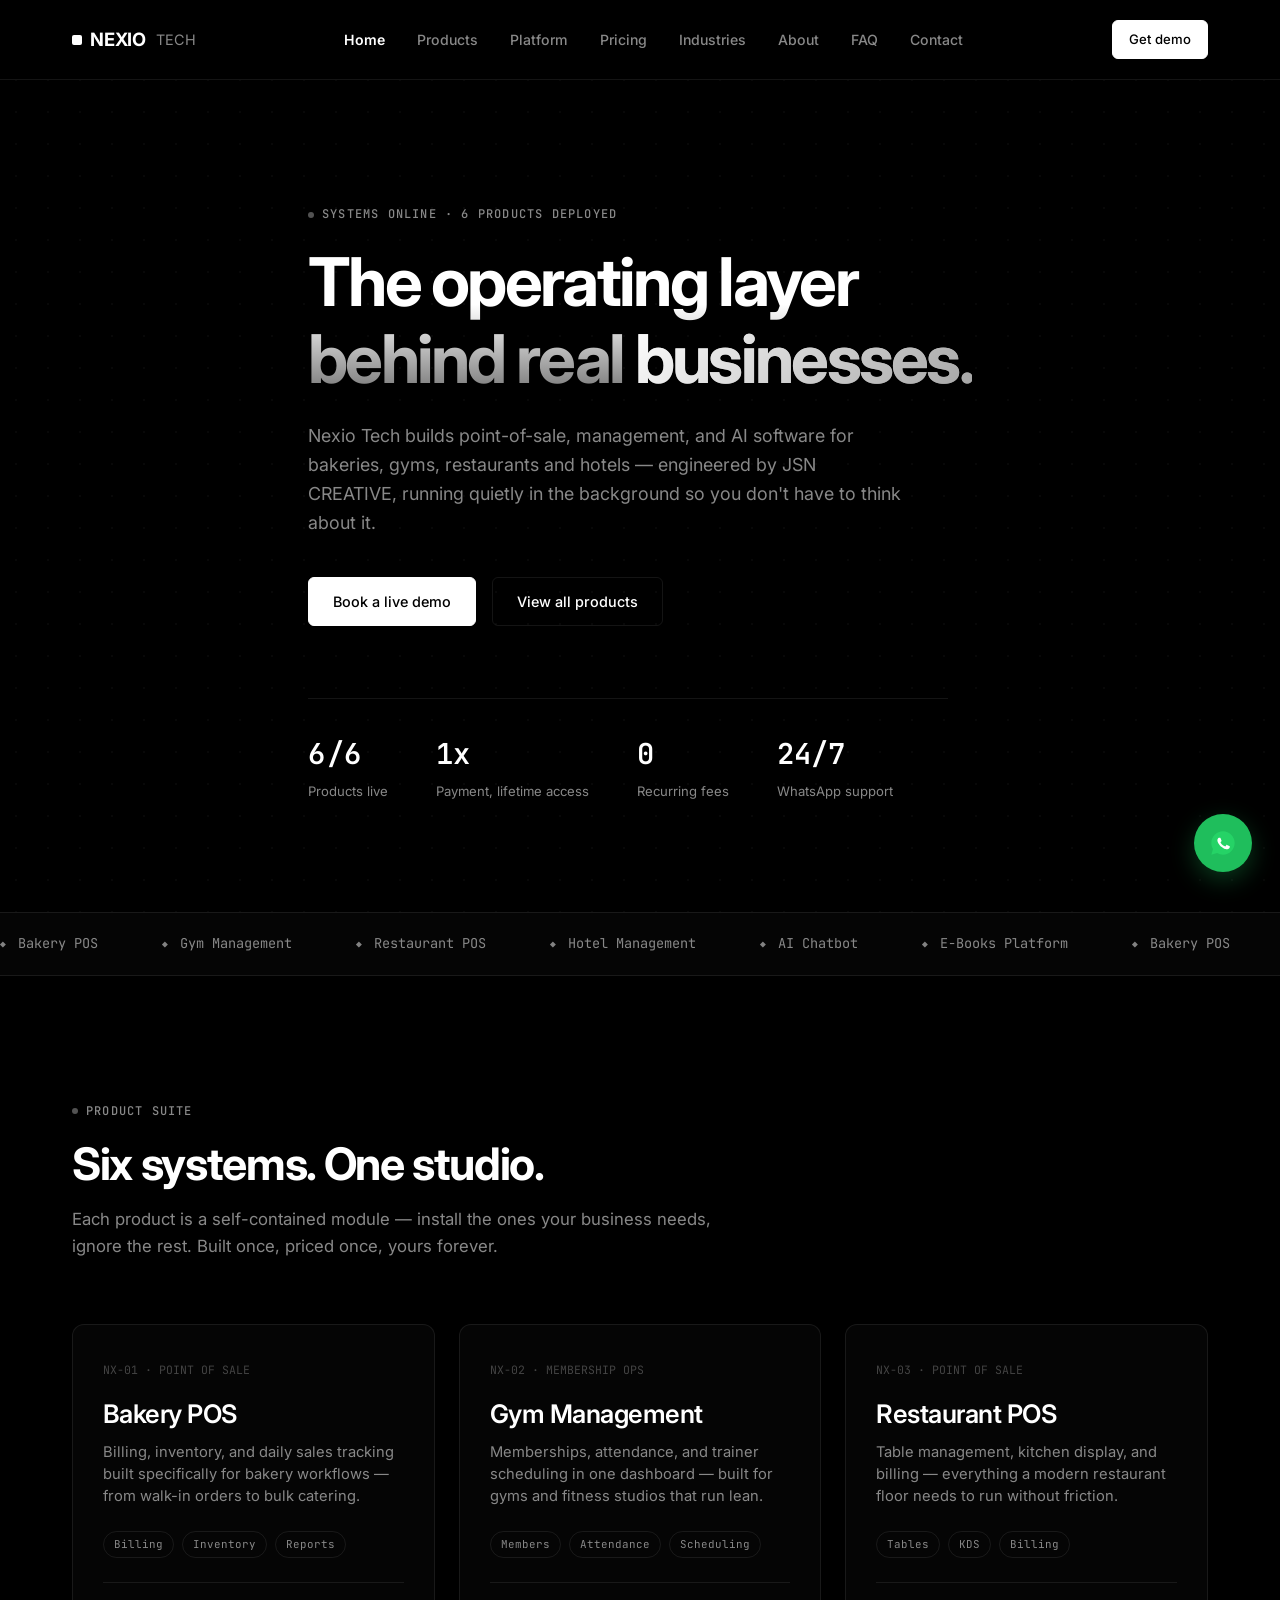
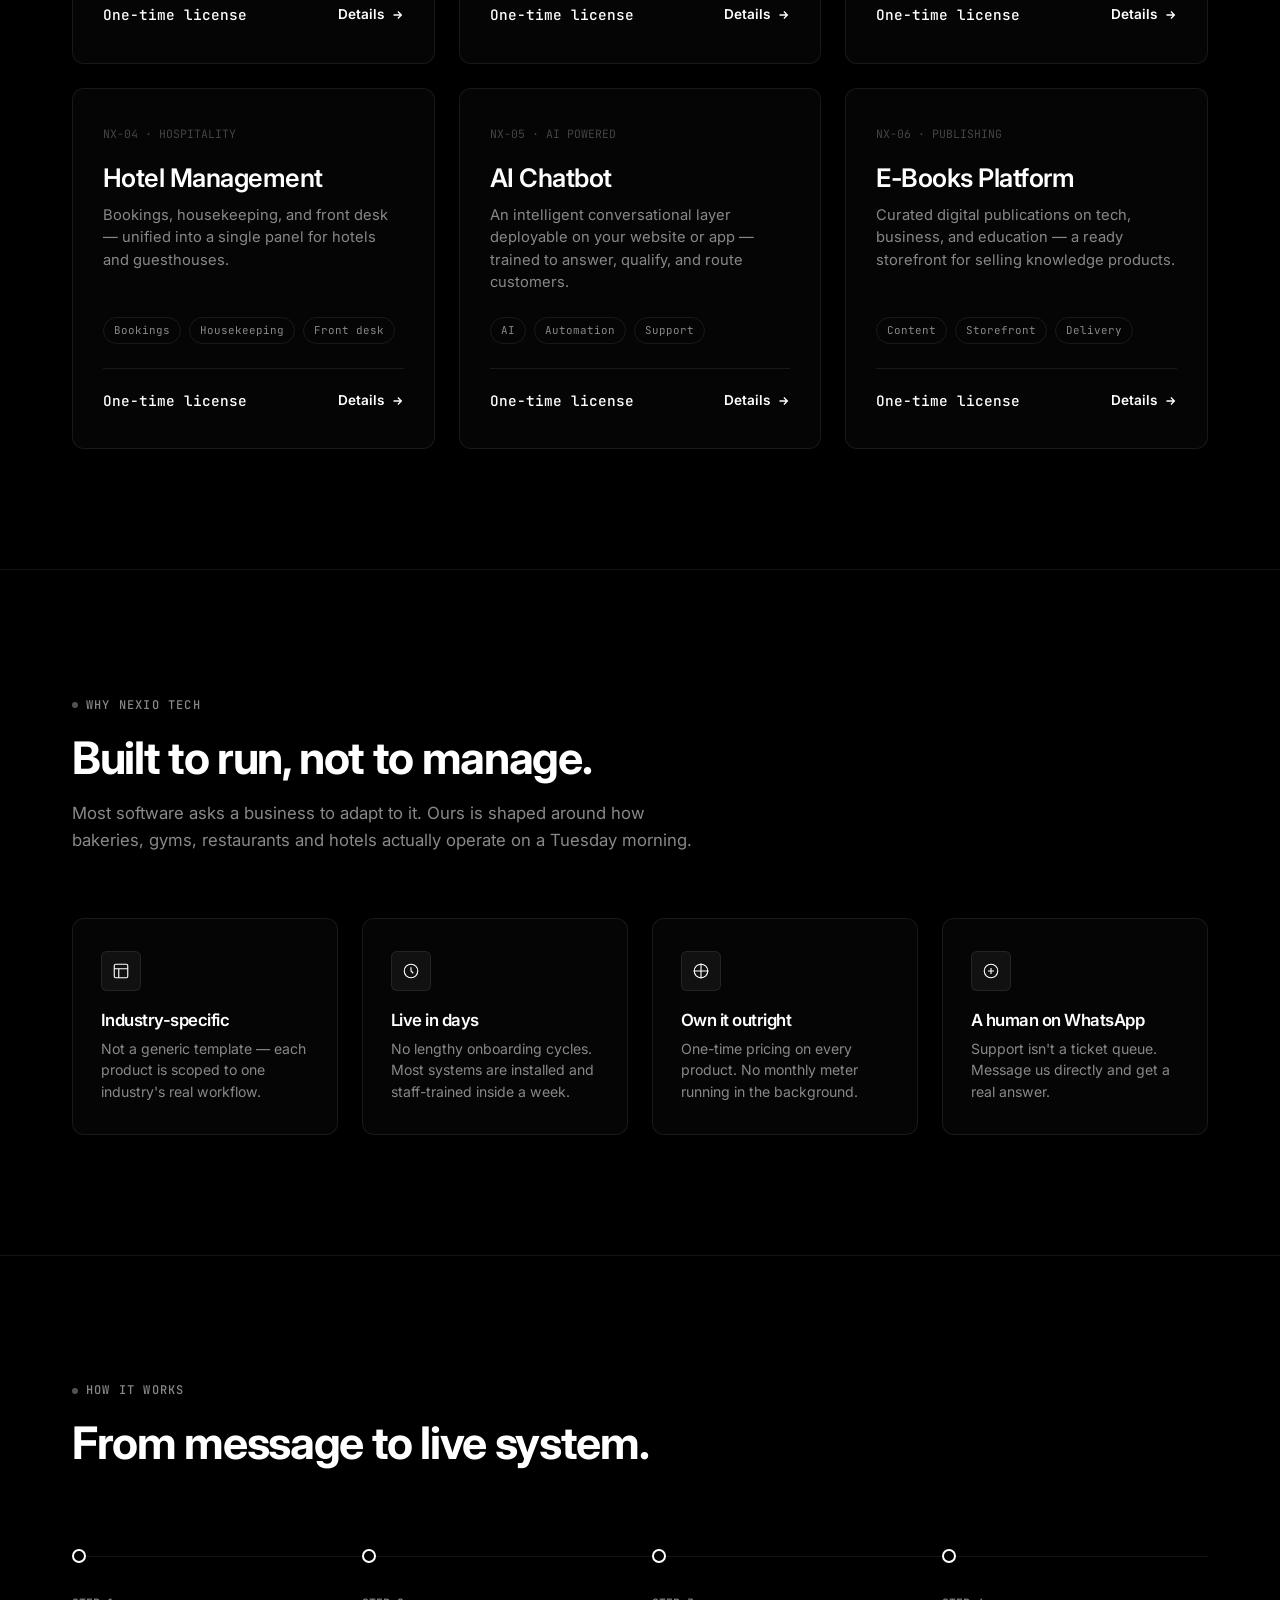
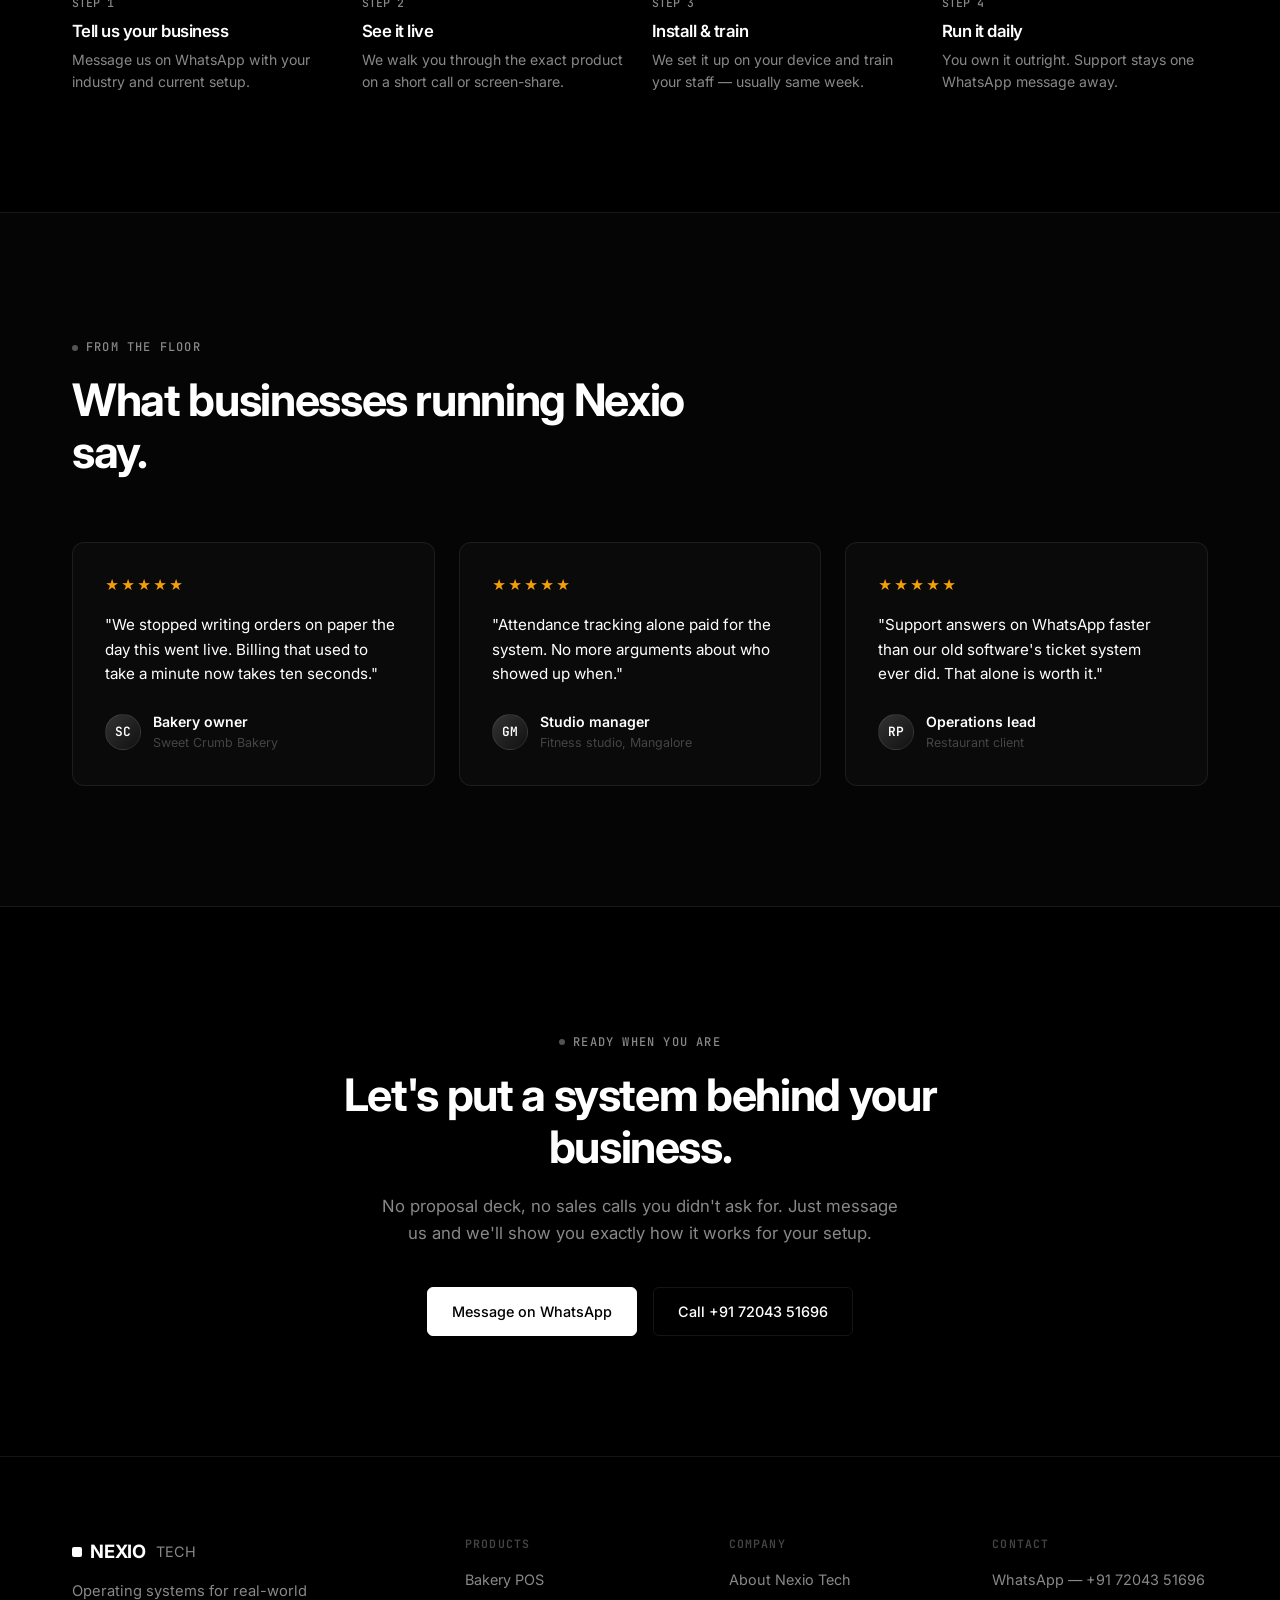
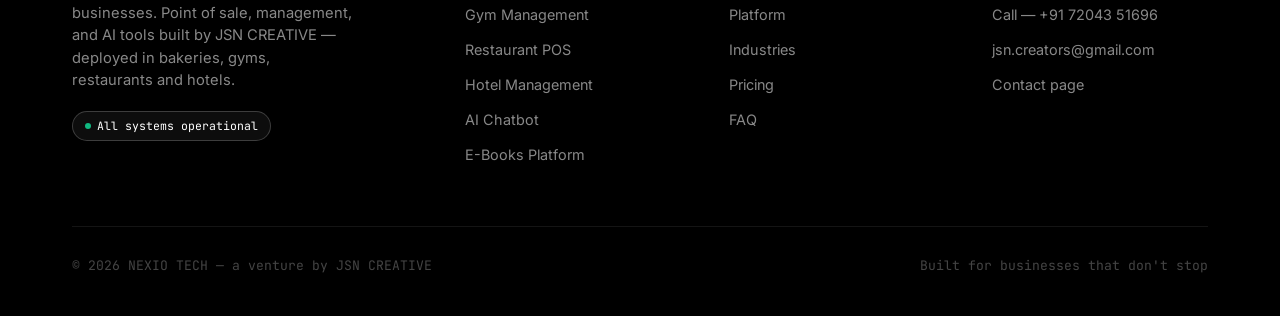
==== index.html @ becd9163 "first commit" ====
<!DOCTYPE html>
<html lang="en">
<head>
<meta charset="UTF-8">
<meta name="viewport" content="width=device-width, initial-scale=1.0">
<title>Nexio Tech — Operating Systems for Real Businesses</title>
<meta name="description" content="Nexio Tech builds POS, management, and AI software for bakeries, gyms, restaurants and hotels. One-time pricing, lifetime access, built by JSN CREATIVE.">
<link rel="stylesheet" href="css/core.css">
  <link rel="stylesheet" href="css/home.css">
</head>
<body>
<nav class="nav">
  <div class="nav-inner">
    <a href="index.html" class="nav-logo">
      <span class="node"></span>NEXIO<span class="sub">TECH</span>
    </a>
    <ul class="nav-links">
      <li><a href="index.html" class="active">Home</a></li>
      <li><a href="products.html">Products</a></li>
      <li><a href="platform.html">Platform</a></li>
      <li><a href="pricing.html">Pricing</a></li>
      <li><a href="industries.html">Industries</a></li>
      <li><a href="about.html">About</a></li>
      <li><a href="faq.html">FAQ</a></li>
      <li><a href="contact.html">Contact</a></li>
    </ul>
    <div class="nav-cta">
      <a href="contact.html" class="btn btn-primary btn-sm">Get demo</a>
      <button class="nav-toggle" aria-label="Menu"><span></span><span></span><span></span></button>
    </div>
  </div>
</nav>

<section class="hero">
  <canvas id="hero-canvas" class="hero-canvas"></canvas>
  <div class="wrap hero-inner">
    <div class="eyebrow">Systems online · 6 products deployed</div>
    <h1>The operating layer<br>behind real <span class="accent">businesses.</span></h1>
    <p class="hero-sub">Nexio Tech builds point-of-sale, management, and AI software for bakeries, gyms, restaurants and hotels — engineered by JSN CREATIVE, running quietly in the background so you don't have to think about it.</p>
    <div class="hero-actions">
      <a href="https://wa.me/917204351696?text=Hi%20Nexio%20Tech%2C%20I%20want%20a%20demo%20of%20your%20products." target="_blank" rel="noopener" class="btn btn-primary">Book a live demo</a>
      <a href="products.html" class="btn btn-ghost">View all products</a>
    </div>
    <div class="hero-stats">
      <div class="hero-stat"><div class="num"><span>6</span>/6</div><div class="label">Products live</div></div>
      <div class="hero-stat"><div class="num">1x</div><div class="label">Payment, lifetime access</div></div>
      <div class="hero-stat"><div class="num">0</div><div class="label">Recurring fees</div></div>
      <div class="hero-stat"><div class="num">24/7</div><div class="label">WhatsApp support</div></div>
    </div>
  </div>
</section>

<div class="marquee-strip">
  <div class="marquee-track">
    <span>Bakery POS</span><span>Gym Management</span><span>Restaurant POS</span><span>Hotel Management</span><span>AI Chatbot</span><span>E-Books Platform</span>
    <span>Bakery POS</span><span>Gym Management</span><span>Restaurant POS</span><span>Hotel Management</span><span>AI Chatbot</span><span>E-Books Platform</span>
  </div>
</div>

<section class="section" id="products">
  <div class="wrap">
    <div class="section-head reveal">
      <div class="eyebrow">Product suite</div>
      <h2>Six systems. One studio.</h2>
      <p>Each product is a self-contained module — install the ones your business needs, ignore the rest. Built once, priced once, yours forever.</p>
    </div>
    <div class="grid module-grid">

      <div class="panel module-card reveal">
        <div class="module-id">NX-01 · POINT OF SALE</div>
        <h3>Bakery POS</h3>
        <p>Billing, inventory, and daily sales tracking built specifically for bakery workflows — from walk-in orders to bulk catering.</p>
        <div class="module-tags"><span class="tag">Billing</span><span class="tag">Inventory</span><span class="tag">Reports</span></div>
        <div class="module-foot">
          <span class="module-price">One-time license</span>
          <a href="products.html#bakery" class="module-link">Details <svg viewBox="0 0 16 16" fill="none" stroke="currentColor" stroke-width="1.5"><path d="M4 8h8M9 4l4 4-4 4"/></svg></a>
        </div>
      </div>

      <div class="panel module-card reveal">
        <div class="module-id">NX-02 · MEMBERSHIP OPS</div>
        <h3>Gym Management</h3>
        <p>Memberships, attendance, and trainer scheduling in one dashboard — built for gyms and fitness studios that run lean.</p>
        <div class="module-tags"><span class="tag">Members</span><span class="tag">Attendance</span><span class="tag">Scheduling</span></div>
        <div class="module-foot">
          <span class="module-price">One-time license</span>
          <a href="products.html#gym" class="module-link">Details <svg viewBox="0 0 16 16" fill="none" stroke="currentColor" stroke-width="1.5"><path d="M4 8h8M9 4l4 4-4 4"/></svg></a>
        </div>
      </div>

      <div class="panel module-card reveal">
        <div class="module-id">NX-03 · POINT OF SALE</div>
        <h3>Restaurant POS</h3>
        <p>Table management, kitchen display, and billing — everything a modern restaurant floor needs to run without friction.</p>
        <div class="module-tags"><span class="tag">Tables</span><span class="tag">KDS</span><span class="tag">Billing</span></div>
        <div class="module-foot">
          <span class="module-price">One-time license</span>
          <a href="products.html#restaurant" class="module-link">Details <svg viewBox="0 0 16 16" fill="none" stroke="currentColor" stroke-width="1.5"><path d="M4 8h8M9 4l4 4-4 4"/></svg></a>
        </div>
      </div>

      <div class="panel module-card reveal">
        <div class="module-id">NX-04 · HOSPITALITY</div>
        <h3>Hotel Management</h3>
        <p>Bookings, housekeeping, and front desk — unified into a single panel for hotels and guesthouses.</p>
        <div class="module-tags"><span class="tag">Bookings</span><span class="tag">Housekeeping</span><span class="tag">Front desk</span></div>
        <div class="module-foot">
          <span class="module-price">One-time license</span>
          <a href="products.html#hotel" class="module-link">Details <svg viewBox="0 0 16 16" fill="none" stroke="currentColor" stroke-width="1.5"><path d="M4 8h8M9 4l4 4-4 4"/></svg></a>
        </div>
      </div>

      <div class="panel module-card reveal">
        <div class="module-id">NX-05 · AI POWERED</div>
        <h3>AI Chatbot</h3>
        <p>An intelligent conversational layer deployable on your website or app — trained to answer, qualify, and route customers.</p>
        <div class="module-tags"><span class="tag">AI</span><span class="tag">Automation</span><span class="tag">Support</span></div>
        <div class="module-foot">
          <span class="module-price">One-time license</span>
          <a href="products.html#chatbot" class="module-link">Details <svg viewBox="0 0 16 16" fill="none" stroke="currentColor" stroke-width="1.5"><path d="M4 8h8M9 4l4 4-4 4"/></svg></a>
        </div>
      </div>

      <div class="panel module-card reveal">
        <div class="module-id">NX-06 · PUBLISHING</div>
        <h3>E-Books Platform</h3>
        <p>Curated digital publications on tech, business, and education — a ready storefront for selling knowledge products.</p>
        <div class="module-tags"><span class="tag">Content</span><span class="tag">Storefront</span><span class="tag">Delivery</span></div>
        <div class="module-foot">
          <span class="module-price">One-time license</span>
          <a href="products.html#ebooks" class="module-link">Details <svg viewBox="0 0 16 16" fill="none" stroke="currentColor" stroke-width="1.5"><path d="M4 8h8M9 4l4 4-4 4"/></svg></a>
        </div>
      </div>

    </div>
  </div>
</section>

<div class="divider"></div>

<section class="section">
  <div class="wrap">
    <div class="section-head reveal">
      <div class="eyebrow">Why Nexio Tech</div>
      <h2>Built to run, not to manage.</h2>
      <p>Most software asks a business to adapt to it. Ours is shaped around how bakeries, gyms, restaurants and hotels actually operate on a Tuesday morning.</p>
    </div>
    <div class="grid why-grid">
      <div class="panel why-card reveal">
        <div class="why-icon"><svg viewBox="0 0 24 24" fill="none" stroke="currentColor" stroke-width="1.5"><rect x="3" y="3" width="18" height="18" rx="2"/><path d="M3 9h18M9 21V9"/></svg></div>
        <h4>Industry-specific</h4>
        <p>Not a generic template — each product is scoped to one industry's real workflow.</p>
      </div>
      <div class="panel why-card reveal">
        <div class="why-icon"><svg viewBox="0 0 24 24" fill="none" stroke="currentColor" stroke-width="1.5"><circle cx="12" cy="12" r="9"/><path d="M12 7v5l3 3"/></svg></div>
        <h4>Live in days</h4>
        <p>No lengthy onboarding cycles. Most systems are installed and staff-trained inside a week.</p>
      </div>
      <div class="panel why-card reveal">
        <div class="why-icon"><svg viewBox="0 0 24 24" fill="none" stroke="currentColor" stroke-width="1.5"><path d="M12 2v20M2 12h20"/><circle cx="12" cy="12" r="9"/></svg></div>
        <h4>Own it outright</h4>
        <p>One-time pricing on every product. No monthly meter running in the background.</p>
      </div>
      <div class="panel why-card reveal">
        <div class="why-icon"><svg viewBox="0 0 24 24" fill="none" stroke="currentColor" stroke-width="1.5"><path d="M8 12h8M12 8v8"/><circle cx="12" cy="12" r="9"/></svg></div>
        <h4>A human on WhatsApp</h4>
        <p>Support isn't a ticket queue. Message us directly and get a real answer.</p>
      </div>
    </div>
  </div>
</section>

<div class="divider"></div>

<section class="section">
  <div class="wrap">
    <div class="section-head reveal">
      <div class="eyebrow">How it works</div>
      <h2>From message to live system.</h2>
    </div>
    <div class="process-rail">
      <div class="process-line"></div>
      <div class="grid process-grid">
        <div class="process-step reveal">
          <div class="process-dot"></div>
          <div class="step-label">STEP 1</div>
          <h4>Tell us your business</h4>
          <p>Message us on WhatsApp with your industry and current setup.</p>
        </div>
        <div class="process-step reveal">
          <div class="process-dot"></div>
          <div class="step-label">STEP 2</div>
          <h4>See it live</h4>
          <p>We walk you through the exact product on a short call or screen-share.</p>
        </div>
        <div class="process-step reveal">
          <div class="process-dot"></div>
          <div class="step-label">STEP 3</div>
          <h4>Install & train</h4>
          <p>We set it up on your device and train your staff — usually same week.</p>
        </div>
        <div class="process-step reveal">
          <div class="process-dot"></div>
          <div class="step-label">STEP 4</div>
          <h4>Run it daily</h4>
          <p>You own it outright. Support stays one WhatsApp message away.</p>
        </div>
      </div>
    </div>
  </div>
</section>

<section class="testimonial-band section">
  <div class="wrap">
    <div class="section-head reveal">
      <div class="eyebrow">From the floor</div>
      <h2>What businesses running Nexio say.</h2>
    </div>
    <div class="grid testi-grid">
      <div class="panel testi-card reveal">
        <div class="testi-stars">★★★★★</div>
        <p class="testi-quote">"We stopped writing orders on paper the day this went live. Billing that used to take a minute now takes ten seconds."</p>
        <div class="testi-who">
          <div class="testi-avatar">SC</div>
          <div><div class="testi-name">Bakery owner</div><div class="testi-biz">Sweet Crumb Bakery</div></div>
        </div>
      </div>
      <div class="panel testi-card reveal">
        <div class="testi-stars">★★★★★</div>
        <p class="testi-quote">"Attendance tracking alone paid for the system. No more arguments about who showed up when."</p>
        <div class="testi-who">
          <div class="testi-avatar">GM</div>
          <div><div class="testi-name">Studio manager</div><div class="testi-biz">Fitness studio, Mangalore</div></div>
        </div>
      </div>
      <div class="panel testi-card reveal">
        <div class="testi-stars">★★★★★</div>
        <p class="testi-quote">"Support answers on WhatsApp faster than our old software's ticket system ever did. That alone is worth it."</p>
        <div class="testi-who">
          <div class="testi-avatar">RP</div>
          <div><div class="testi-name">Operations lead</div><div class="testi-biz">Restaurant client</div></div>
        </div>
      </div>
    </div>
  </div>
</section>

<section class="cta-band">
  <div class="wrap reveal">
    <div class="eyebrow" style="justify-content:center;">Ready when you are</div>
    <h2>Let's put a system behind your business.</h2>
    <p>No proposal deck, no sales calls you didn't ask for. Just message us and we'll show you exactly how it works for your setup.</p>
    <div class="cta-actions">
      <a href="https://wa.me/917204351696?text=Hi%20Nexio%20Tech%2C%20I%20want%20to%20set%20up%20a%20product%20for%20my%20business." target="_blank" rel="noopener" class="btn btn-primary">Message on WhatsApp</a>
      <a href="tel:+917204351696" class="btn btn-ghost">Call +91 72043 51696</a>
    </div>
  </div>
</section>

<footer class="footer">
  <div class="wrap">
    <div class="footer-grid">
      <div class="footer-brand">
        <a href="index.html" class="nav-logo"><span class="node"></span>NEXIO<span class="sub">TECH</span></a>
        <p>Operating systems for real-world businesses. Point of sale, management, and AI tools built by JSN CREATIVE — deployed in bakeries, gyms, restaurants and hotels.</p>
        <div class="pill on" style="margin-top:20px;">All systems operational</div>
      </div>
      <div class="footer-col">
        <h4>Products</h4>
        <a href="products.html#bakery">Bakery POS</a>
        <a href="products.html#gym">Gym Management</a>
        <a href="products.html#restaurant">Restaurant POS</a>
        <a href="products.html#hotel">Hotel Management</a>
        <a href="products.html#chatbot">AI Chatbot</a>
        <a href="products.html#ebooks">E-Books Platform</a>
      </div>
      <div class="footer-col">
        <h4>Company</h4>
        <a href="about.html">About Nexio Tech</a>
        <a href="platform.html">Platform</a>
        <a href="industries.html">Industries</a>
        <a href="pricing.html">Pricing</a>
        <a href="faq.html">FAQ</a>
      </div>
      <div class="footer-col">
        <h4>Contact</h4>
        <a href="https://wa.me/917204351696?text=Hi%20Nexio%20Tech%2C%20I%20have%20a%20question." target="_blank" rel="noopener">WhatsApp — +91 72043 51696</a>
        <a href="tel:+917204351696">Call — +91 72043 51696</a>
        <a href="mailto:jsn.creators@gmail.com">jsn.creators@gmail.com</a>
        <a href="contact.html">Contact page</a>
      </div>
    </div>
    <div class="footer-bottom">
      <span>© 2026 NEXIO TECH — a venture by <a href="https://www.jsncreative.studio" target="_blank" rel="noopener">JSN CREATIVE</a></span>
      <span>Built for businesses that don't stop</span>
    </div>
  </div>
</footer>
<a href="https://wa.me/917204351696?text=Hi%20Nexio%20Tech%2C%20I%20want%20a%20demo%20of%20your%20products." target="_blank" rel="noopener" class="wa-fab" aria-label="Chat on WhatsApp">
  <svg viewBox="0 0 32 32" fill="none"><path d="M16.001 2.667C8.637 2.667 2.667 8.637 2.667 16c0 2.523.699 4.884 1.913 6.897L2.667 29.333l6.614-1.868A13.29 13.29 0 0016.001 29.333c7.364 0 13.333-5.97 13.333-13.333S23.365 2.667 16.001 2.667z" fill="#25D366"/><path d="M23.09 19.29c-.35-.175-2.07-1.021-2.39-1.138-.32-.117-.554-.175-.787.176-.234.35-.905 1.137-1.11 1.371-.204.234-.408.263-.758.088-.35-.176-1.475-.544-2.81-1.735-1.038-.926-1.74-2.07-1.944-2.42-.204-.35-.022-.54.153-.714.157-.157.35-.408.525-.613.175-.204.234-.35.35-.583.117-.234.059-.438-.03-.613-.087-.175-.786-1.897-1.078-2.598-.284-.683-.573-.59-.786-.601-.204-.01-.438-.012-.671-.012-.234 0-.613.088-.934.438-.32.35-1.225 1.197-1.225 2.92s1.254 3.386 1.429 3.62c.175.234 2.468 3.767 5.98 5.28.836.36 1.489.576 1.998.737.839.267 1.603.23 2.207.14.673-.1 2.07-.847 2.362-1.664.292-.817.292-1.518.204-1.664-.087-.146-.32-.234-.67-.409z" fill="#fff"/></svg>
</a>

<nav class="bottom-nav visible">
  <a href="index.html" class="bottom-nav-item">
    <svg xmlns="http://www.w3.org/2000/svg" viewBox="0 0 24 24" fill="none" stroke="currentColor" stroke-linecap="round" stroke-linejoin="round"><path d="m3 9 9-7 9 7v11a2 2 0 0 1-2 2H5a2 2 0 0 1-2-2z"/><polyline points="9 22 9 12 15 12 15 22"/></svg>
    <span>Home</span>
  </a>
  <a href="products.html" class="bottom-nav-item">
    <svg xmlns="http://www.w3.org/2000/svg" viewBox="0 0 24 24" fill="none" stroke="currentColor" stroke-linecap="round" stroke-linejoin="round"><path d="M21 16V8a2 2 0 0 0-1-1.73l-7-4a2 2 0 0 0-2 0l-7 4A2 2 0 0 0 3 8v8a2 2 0 0 0 1 1.73l7 4a2 2 0 0 0 2 0l7-4a2 2 0 0 0 1-1.73z"/><polyline points="3.27 6.96 12 12.01 20.73 6.96"/><line x1="12" y1="22.08" x2="12" y2="12"/></svg>
    <span>Products</span>
  </a>
  <a href="pricing.html" class="bottom-nav-item">
    <svg xmlns="http://www.w3.org/2000/svg" viewBox="0 0 24 24" fill="none" stroke="currentColor" stroke-linecap="round" stroke-linejoin="round"><rect x="2" y="4" width="20" height="16" rx="2"/><line x1="2" y1="10" x2="22" y2="10"/></svg>
    <span>Pricing</span>
  </a>
  <a href="contact.html" class="bottom-nav-item">
    <svg xmlns="http://www.w3.org/2000/svg" viewBox="0 0 24 24" fill="none" stroke="currentColor" stroke-linecap="round" stroke-linejoin="round"><path d="M21 15a2 2 0 0 1-2 2H7l-4 4V5a2 2 0 0 1 2-2h14a2 2 0 0 1 2 2z"/></svg>
    <span>Contact</span>
  </a>
</nav>

<script src="js/main.js" defer></script>
  <script src="js/circuit.js" defer></script>
</body>
</html>
---- css/core.css ----
/* ===================================================================
   NEXIO TECH — CORE DESIGN SYSTEM
   Professional modern Vercel-inspired theme
 =================================================================== */

@import url('https://fonts.googleapis.com/css2?family=Inter:wght@300;400;500;600;700&family=JetBrains+Mono:wght@400;500;600&display=swap');

:root {
  /* Color tokens - Vercel pitch black theme */
  --bg: #000000;
  --panel: #0a0a0a;
  --panel-raised: #121212;
  --line: rgba(255, 255, 255, 0.08);
  --line-bright: rgba(255, 255, 255, 0.16);

  --signal: #ffffff;       /* clean high-contrast white */
  --signal-dim: #a3a3a3;
  --pulse: #3b82f6;        /* blue accent for minor details */
  --pulse-dim: #1d4ed8;

  --text: #ffffff;
  --text-dim: #888888;
  --text-faint: #444444;

  --danger: #ef4444;
  --warn: #f59e0b;

  /* Type */
  --font-display: 'Inter', -apple-system, BlinkMacSystemFont, "Segoe UI", Roboto, sans-serif;
  --font-body: 'Inter', -apple-system, BlinkMacSystemFont, "Segoe UI", Roboto, sans-serif;
  --font-mono: 'JetBrains Mono', monospace;

  /* Layout */
  --maxw: 1200px;
  --radius: 12px;
  --nav-h: 80px;
}

* { margin: 0; padding: 0; box-sizing: border-box; }

html { scroll-behavior: smooth; }

body {
  background: var(--bg);
  color: var(--text);
  font-family: var(--font-body);
  font-size: 16px;
  line-height: 1.6;
  -webkit-font-smoothing: antialiased;
  overflow-x: hidden;
  position: relative;
}

/* Ambient dot-grid background texture (modern clean look) */
body::before {
  content: '';
  position: fixed;
  inset: 0;
  z-index: 0;
  pointer-events: none;
  background-image: radial-gradient(rgba(255, 255, 255, 0.08) 1px, transparent 1px);
  background-size: 32px 32px;
  opacity: 0.7;
}

.wrap { max-width: var(--maxw); margin: 0 auto; padding: 0 32px; position: relative; z-index: 1; }

img { max-width: 100%; display: block; }
a { color: inherit; text-decoration: none; }
button { font-family: inherit; cursor: pointer; }
ul { list-style: none; }

/* Typography */
h1, h2, h3, h4 {
  font-family: var(--font-display);
  font-weight: 600;
  letter-spacing: -0.03em;
  line-height: 1.15;
}

h1 { font-size: clamp(2.6rem, 5.5vw, 4.2rem); font-weight: 700; }
h2 { font-size: clamp(2rem, 3.6vw, 2.8rem); font-weight: 700; }
h3 { font-size: clamp(1.3rem, 2vw, 1.6rem); }

p { color: var(--text-dim); }

.eyebrow {
  font-family: var(--font-mono);
  font-size: 0.75rem;
  font-weight: 500;
  letter-spacing: 0.1em;
  text-transform: uppercase;
  color: var(--text-dim);
  display: inline-flex;
  align-items: center;
  gap: 8px;
  margin-bottom: 18px;
}
.eyebrow::before {
  content: '';
  width: 6px; height: 6px;
  background: var(--text-dim);
  border-radius: 50%;
  opacity: 0.6;
}

.mono { font-family: var(--font-mono); }

/* ===== NAV ===== */
.nav {
  position: fixed; top: 0; left: 0; right: 0;
  height: var(--nav-h);
  z-index: 100;
  background: rgba(0, 0, 0, 0.8);
  backdrop-filter: blur(16px);
  -webkit-backdrop-filter: blur(16px);
  border-bottom: 1px solid var(--line);
}
.nav-inner {
  max-width: var(--maxw); margin: 0 auto; padding: 0 32px;
  height: 100%;
  display: flex; align-items: center; justify-content: space-between;
}
.nav-logo {
  font-family: var(--font-display); font-weight: 700; font-size: 1.15rem;
  display: flex; align-items: center; gap: 8px;
  color: var(--text);
  letter-spacing: -0.01em;
}
.nav-logo .node {
  width: 10px; height: 10px; background: #ffffff; border-radius: 2px;
}
.nav-logo .sub { color: var(--text-dim); font-weight: 400; font-size: 0.9rem; margin-left: 2px; }
.nav-links { display: flex; align-items: center; gap: 32px; }
.nav-links a {
  font-size: 0.88rem; color: var(--text-dim); font-weight: 500;
  transition: color 0.2s; position: relative;
}
.nav-links a:hover { color: var(--text); }
.nav-links a.active { color: #ffffff; font-weight: 600; }
.nav-cta {
  display: flex; align-items: center; gap: 16px;
}
.nav-toggle { display: none; }

/* Buttons */
.btn {
  display: inline-flex; align-items: center; gap: 8px;
  padding: 12px 24px;
  font-family: var(--font-body); font-weight: 500; font-size: 0.9rem;
  border-radius: 6px;
  border: 1px solid transparent;
  transition: all 0.2s ease;
  white-space: nowrap;
}
.btn-primary {
  background: #ffffff; color: #000000;
  border: 1px solid #ffffff;
}
.btn-primary:hover {
  background: transparent; color: #ffffff;
  border-color: #ffffff;
  transform: translateY(-1px);
}
.btn-ghost {
  background: transparent; color: var(--text); border-color: var(--line);
}
.btn-ghost:hover {
  border-color: rgba(255, 255, 255, 0.4);
  background: rgba(255, 255, 255, 0.05);
}
.btn-whatsapp {
  background: rgba(37, 211, 102, 0.1); color: #25D366; border: 1px solid rgba(37, 211, 102, 0.2);
}
.btn-whatsapp:hover { background: rgba(37, 211, 102, 0.18); border-color: #25D366; }
.btn-sm { padding: 8px 16px; font-size: 0.82rem; border-radius: 6px; }
.btn-block { width: 100%; justify-content: center; }

/* Panels / cards (clean flat designs) */
.panel {
  background: var(--panel);
  border: 1px solid var(--line);
  border-radius: var(--radius);
  position: relative;
  overflow: hidden;
  transition: border-color 0.2s ease, box-shadow 0.2s ease;
}
.panel:hover {
  border-color: rgba(255, 255, 255, 0.16);
  box-shadow: 0 0 30px rgba(255, 255, 255, 0.03);
}

.panel-raised { background: var(--panel-raised); }

/* Section rhythm */
.section { padding: 120px 0; position: relative; }
.section-sm { padding: 80px 0; }
.section-head { max-width: 640px; margin-bottom: 64px; }
.section-head p { margin-top: 16px; font-size: 1.05rem; line-height: 1.6; }

.divider {
  height: 1px;
  background: var(--line);
  margin: 0;
}

/* Grid utilities */
.grid { display: grid; gap: 24px; }
.grid-2 { grid-template-columns: repeat(2, 1fr); }
.grid-3 { grid-template-columns: repeat(3, 1fr); }
.grid-4 { grid-template-columns: repeat(4, 1fr); }

/* Footer */
.footer {
  border-top: 1px solid var(--line);
  padding: 80px 0 40px;
  position: relative;
  z-index: 1;
}
.footer-grid {
  display: grid;
  grid-template-columns: 1.6fr 1fr 1fr 1fr;
  gap: 48px;
  padding-bottom: 48px;
}
.footer-brand p { margin-top: 14px; max-width: 280px; font-size: 0.92rem; line-height: 1.5; }
.footer-col h4 {
  font-family: var(--font-mono); font-size: 0.72rem; letter-spacing: 0.1em;
  text-transform: uppercase; color: var(--text-faint); margin-bottom: 18px; font-weight: 600;
}
.footer-col a, .footer-col span {
  display: block; color: var(--text-dim); font-size: 0.9rem; margin-bottom: 12px;
  transition: color 0.2s;
}
.footer-col a:hover { color: #ffffff; }
.footer-bottom {
  display: flex; justify-content: space-between; align-items: center;
  padding-top: 28px; border-top: 1px solid var(--line);
  font-size: 0.82rem; color: var(--text-faint);
  font-family: var(--font-mono);
}
.footer-bottom a { color: var(--text-faint); }
.footer-bottom a:hover { color: #ffffff; }

/* WhatsApp floating action button */
.wa-fab {
  position: fixed; bottom: 28px; right: 28px; z-index: 90;
  width: 58px; height: 58px;
  background: #1FBE5C;
  border-radius: 50%;
  display: flex; align-items: center; justify-content: center;
  box-shadow: 0 8px 24px rgba(31,190,92,0.3);
  transition: transform 0.2s, background-color 0.2s;
}
.wa-fab:hover { transform: scale(1.06); background-color: #1ebd5a; }
.wa-fab svg { width: 28px; height: 28px; }

/* Status pill */
.pill {
  display: inline-flex; align-items: center; gap: 6px;
  font-family: var(--font-mono); font-size: 0.72rem;
  padding: 5px 12px; border-radius: 20px;
  border: 1px solid var(--line);
  color: var(--text-dim);
}
.pill.on { color: #ffffff; border-color: rgba(255, 255, 255, 0.2); background: rgba(255, 255, 255, 0.05); }
.pill.on::before { content: ''; width: 6px; height: 6px; background: #10B981; border-radius: 50%; }

/* Bottom Navigation Bar (App-like down bar) */
.bottom-nav {
  position: fixed;
  bottom: 20px;
  left: 50%;
  transform: translateX(-50%) translateY(120px);
  width: calc(100% - 32px);
  max-width: 480px;
  height: 64px;
  background: rgba(10, 10, 10, 0.85);
  backdrop-filter: blur(20px);
  -webkit-backdrop-filter: blur(20px);
  border: 1px solid rgba(255, 255, 255, 0.1);
  border-radius: 32px;
  display: flex;
  justify-content: space-around;
  align-items: center;
  padding: 0 16px;
  z-index: 999;
  box-shadow: 0 8px 32px rgba(0, 0, 0, 0.8), inset 0 1px 0 rgba(255, 255, 255, 0.1);
  transition: transform 0.4s cubic-bezier(0.16, 1, 0.3, 1);
}

.bottom-nav.visible {
  transform: translateX(-50%) translateY(0);
}

.bottom-nav-item {
  display: flex;
  flex-direction: column;
  align-items: center;
  justify-content: center;
  color: var(--text-dim);
  font-size: 0.65rem;
  font-family: var(--font-body);
  font-weight: 500;
  text-decoration: none;
  gap: 4px;
  width: 60px;
  height: 100%;
  transition: color 0.2s ease, transform 0.2s ease;
}

.bottom-nav-item svg {
  width: 20px;
  height: 20px;
  stroke-width: 1.5;
  transition: transform 0.2s ease;
}

.bottom-nav-item:hover,
.bottom-nav-item.active {
  color: #ffffff;
}

.bottom-nav-item.active svg {
  transform: translateY(-2px);
  color: #ffffff;
  filter: drop-shadow(0 0 6px rgba(255, 255, 255, 0.4));
}

@media (min-width: 921px) {
  .bottom-nav {
    display: none !important;
  }
}

/* Mobile responsive styles */
@media (max-width: 920px) {
  body {
    padding-bottom: 90px; /* offset for mobile bottom nav bar */
  }
  .bottom-nav {
    transform: translateX(-50%) translateY(0); /* show bar on mobile */
  }
  .wa-fab {
    bottom: 96px !important;
    right: 20px !important;
    width: 52px !important;
    height: 52px !important;
  }
  .nav-links { position: fixed; top: var(--nav-h); left: 0; right: 0; bottom: 0;
    background: var(--bg); flex-direction: column; justify-content: flex-start;
    padding: 40px 32px; gap: 28px; transform: translateX(100%); transition: transform 0.3s ease;
    border-top: 1px solid var(--line);
    z-index: 99;
  }
  .nav-links.open { transform: translateX(0); }
  .nav-links a { font-size: 1.1rem; }
  .nav-toggle { display: flex; flex-direction: column; gap: 5px; background: none; border: none; z-index: 101; padding: 8px; }
  .nav-toggle span { width: 22px; height: 2px; background: var(--text); transition: 0.2s; }
  
  /* Menu icon animation when open */
  .nav-toggle.open span:nth-child(1) { transform: rotate(45deg) translate(5px, 5px); }
  .nav-toggle.open span:nth-child(2) { opacity: 0; }
  .nav-toggle.open span:nth-child(3) { transform: rotate(-45deg) translate(5px, -5px); }

  .grid-2, .grid-3, .grid-4 { grid-template-columns: 1fr; }
  .footer-grid { grid-template-columns: 1fr; gap: 32px; }
  .section { padding: 72px 0; }
  .wrap { padding: 0 20px; }
  .footer-bottom { flex-direction: column; gap: 12px; align-items: flex-start; }
}
---- css/home.css ----
/* ===================================================================
   HOME PAGE — Vercel-style refined layout
 =================================================================== */

/* Hero */
.hero {
  padding: calc(var(--nav-h) + 120px) 0 110px;
  position: relative;
  overflow: hidden;
  min-height: 88vh;
  display: flex;
  align-items: center;
  background: #000000;
}
.hero-canvas {
  position: absolute; inset: 0; z-index: 0;
  opacity: 0.8;
  pointer-events: none;
}
.hero-inner { position: relative; z-index: 2; max-width: 780px; }
.hero h1 {
  margin-bottom: 24px;
  letter-spacing: -0.04em;
  background: linear-gradient(180deg, #ffffff 40%, rgba(255, 255, 255, 0.45) 100%);
  -webkit-background-clip: text;
  -webkit-text-fill-color: transparent;
}
.hero h1 .accent {
  background: linear-gradient(135deg, #ffffff 0%, #a3a3a3 100%);
  -webkit-background-clip: text;
  -webkit-text-fill-color: transparent;
}
.hero-sub { font-size: 1.12rem; max-width: 600px; margin-bottom: 40px; color: var(--text-dim); line-height: 1.62; }
.hero-actions { display: flex; gap: 16px; align-items: center; flex-wrap: wrap; }

.hero-stats {
  display: flex; gap: 48px;
  margin-top: 72px;
  padding-top: 32px;
  border-top: 1px solid var(--line);
  max-width: 640px;
}
.hero-stat .num {
  font-family: var(--font-mono); font-size: 1.8rem; font-weight: 600; color: var(--text);
  display: flex; align-items: baseline; gap: 2px;
}
.hero-stat .num span { color: #ffffff; }
.hero-stat .label { font-size: 0.82rem; color: var(--text-dim); margin-top: 4px; }

/* Marquee strip */
.marquee-strip {
  border-top: 1px solid var(--line);
  border-bottom: 1px solid var(--line);
  padding: 20px 0;
  overflow: hidden;
  position: relative;
  z-index: 1;
  background: rgba(10, 10, 10, 0.5);
}
.marquee-track {
  display: flex; gap: 64px;
  white-space: nowrap;
  animation: marquee 28s linear infinite;
  width: max-content;
}
.marquee-track span {
  font-family: var(--font-mono); font-size: 0.85rem; color: var(--text-dim);
  display: flex; align-items: center; gap: 12px;
}
.marquee-track span::before { content: '◆'; color: #ffffff; font-size: 0.6rem; opacity: 0.5; }
@keyframes marquee { from { transform: translateX(0); } to { transform: translateX(-50%); } }

/* Product grid (modules) */
.module-grid { grid-template-columns: repeat(3, 1fr); }
.module-card {
  padding: 36px 30px;
  transition: border-color 0.2s ease, transform 0.2s ease, background-color 0.2s ease;
  display: flex; flex-direction: column; height: 100%;
  background: #050505;
  border-radius: var(--radius);
}
.module-card:hover {
  border-color: rgba(255, 255, 255, 0.25);
  transform: translateY(-3px);
  background: #0a0a0a;
}
.module-id { font-family: var(--font-mono); font-size: 0.72rem; color: var(--text-faint); margin-bottom: 20px; }
.module-card h3 { margin-bottom: 12px; font-weight: 600; letter-spacing: -0.02em; }
.module-card p { font-size: 0.92rem; flex-grow: 1; margin-bottom: 24px; color: var(--text-dim); line-height: 1.5; }
.module-tags { display: flex; gap: 8px; flex-wrap: wrap; margin-bottom: 24px; }
.tag {
  font-family: var(--font-mono); font-size: 0.68rem; color: var(--text-dim);
  border: 1px solid var(--line); padding: 4px 10px; border-radius: 20px;
}
.module-foot {
  display: flex; justify-content: space-between; align-items: center;
  padding-top: 20px; border-top: 1px solid var(--line);
}
.module-price { font-family: var(--font-mono); color: #ffffff; font-size: 0.9rem; font-weight: 500; }
.module-link { font-size: 0.85rem; font-weight: 600; color: var(--text); display: flex; align-items: center; gap: 6px; }
.module-link svg { width: 14px; height: 14px; transition: transform 0.2s; }
.module-card:hover .module-link svg { transform: translateX(3px); }

/* Why section */
.why-grid { grid-template-columns: repeat(4, 1fr); }
.why-card {
  padding: 32px 28px;
  background: #050505;
  border-radius: var(--radius);
  border: 1px solid var(--line);
}
.why-icon {
  width: 40px; height: 40px; border-radius: 6px;
  background: rgba(255, 255, 255, 0.05); border: 1px solid var(--line);
  display: flex; align-items: center; justify-content: center; margin-bottom: 20px;
}
.why-icon svg { width: 18px; height: 18px; color: #ffffff; }
.why-card h4 { font-size: 1.05rem; margin-bottom: 8px; font-weight: 600; }
.why-card p { font-size: 0.88rem; color: var(--text-dim); line-height: 1.5; }

/* Process rail */
.process-rail { position: relative; }
.process-line {
  position: absolute; top: 22px; left: 0; right: 0; height: 1px;
  background: var(--line);
}
.process-grid { grid-template-columns: repeat(4, 1fr); position: relative; }
.process-step { position: relative; padding-top: 60px; }
.process-dot {
  position: absolute; top: 15px; left: 0;
  width: 14px; height: 14px; border-radius: 50%;
  background: #000000; border: 2px solid #ffffff;
}
.process-step .step-label { font-family: var(--font-mono); font-size: 0.72rem; color: var(--text-dim); margin-bottom: 10px; font-weight: 500; }
.process-step h4 { font-size: 1.05rem; margin-bottom: 8px; font-weight: 600; }
.process-step p { font-size: 0.88rem; color: var(--text-dim); line-height: 1.5; }

/* Testimonial band */
.testimonial-band {
  background: #050505;
  border-top: 1px solid var(--line);
  border-bottom: 1px solid var(--line);
}
.testi-grid { grid-template-columns: repeat(3, 1fr); }
.testi-card { padding: 32px; background: #0a0a0a; border-radius: var(--radius); }
.testi-stars { color: var(--warn); font-size: 0.85rem; margin-bottom: 16px; letter-spacing: 2px; }
.testi-quote { font-size: 0.95rem; color: var(--text); margin-bottom: 24px; line-height: 1.62; }
.testi-who { display: flex; align-items: center; gap: 12px; }
.testi-avatar {
  width: 36px; height: 36px; border-radius: 50%;
  background: linear-gradient(135deg, #333333, #111111);
  border: 1px solid var(--line);
  display: flex; align-items: center; justify-content: center;
  font-family: var(--font-mono); font-size: 0.8rem; font-weight: 600; color: #ffffff;
}
.testi-name { font-size: 0.88rem; font-weight: 600; }
.testi-biz { font-size: 0.78rem; color: var(--text-faint); }

/* CTA band */
.cta-band {
  padding: 120px 0;
  text-align: center;
  position: relative;
}
.cta-band h2 { max-width: 680px; margin: 0 auto 20px; letter-spacing: -0.03em; }
.cta-band p { max-width: 520px; margin: 0 auto 40px; font-size: 1.05rem; color: var(--text-dim); }
.cta-actions { display: flex; gap: 16px; justify-content: center; flex-wrap: wrap; }

@media (max-width: 920px) {
  .module-grid, .why-grid, .process-grid, .testi-grid { grid-template-columns: 1fr; }
  .process-line { display: none; }
  .process-step { padding-top: 0; }
  .process-dot { position: static; margin-bottom: 16px; }
  .hero-stats { flex-wrap: wrap; gap: 32px; }
}
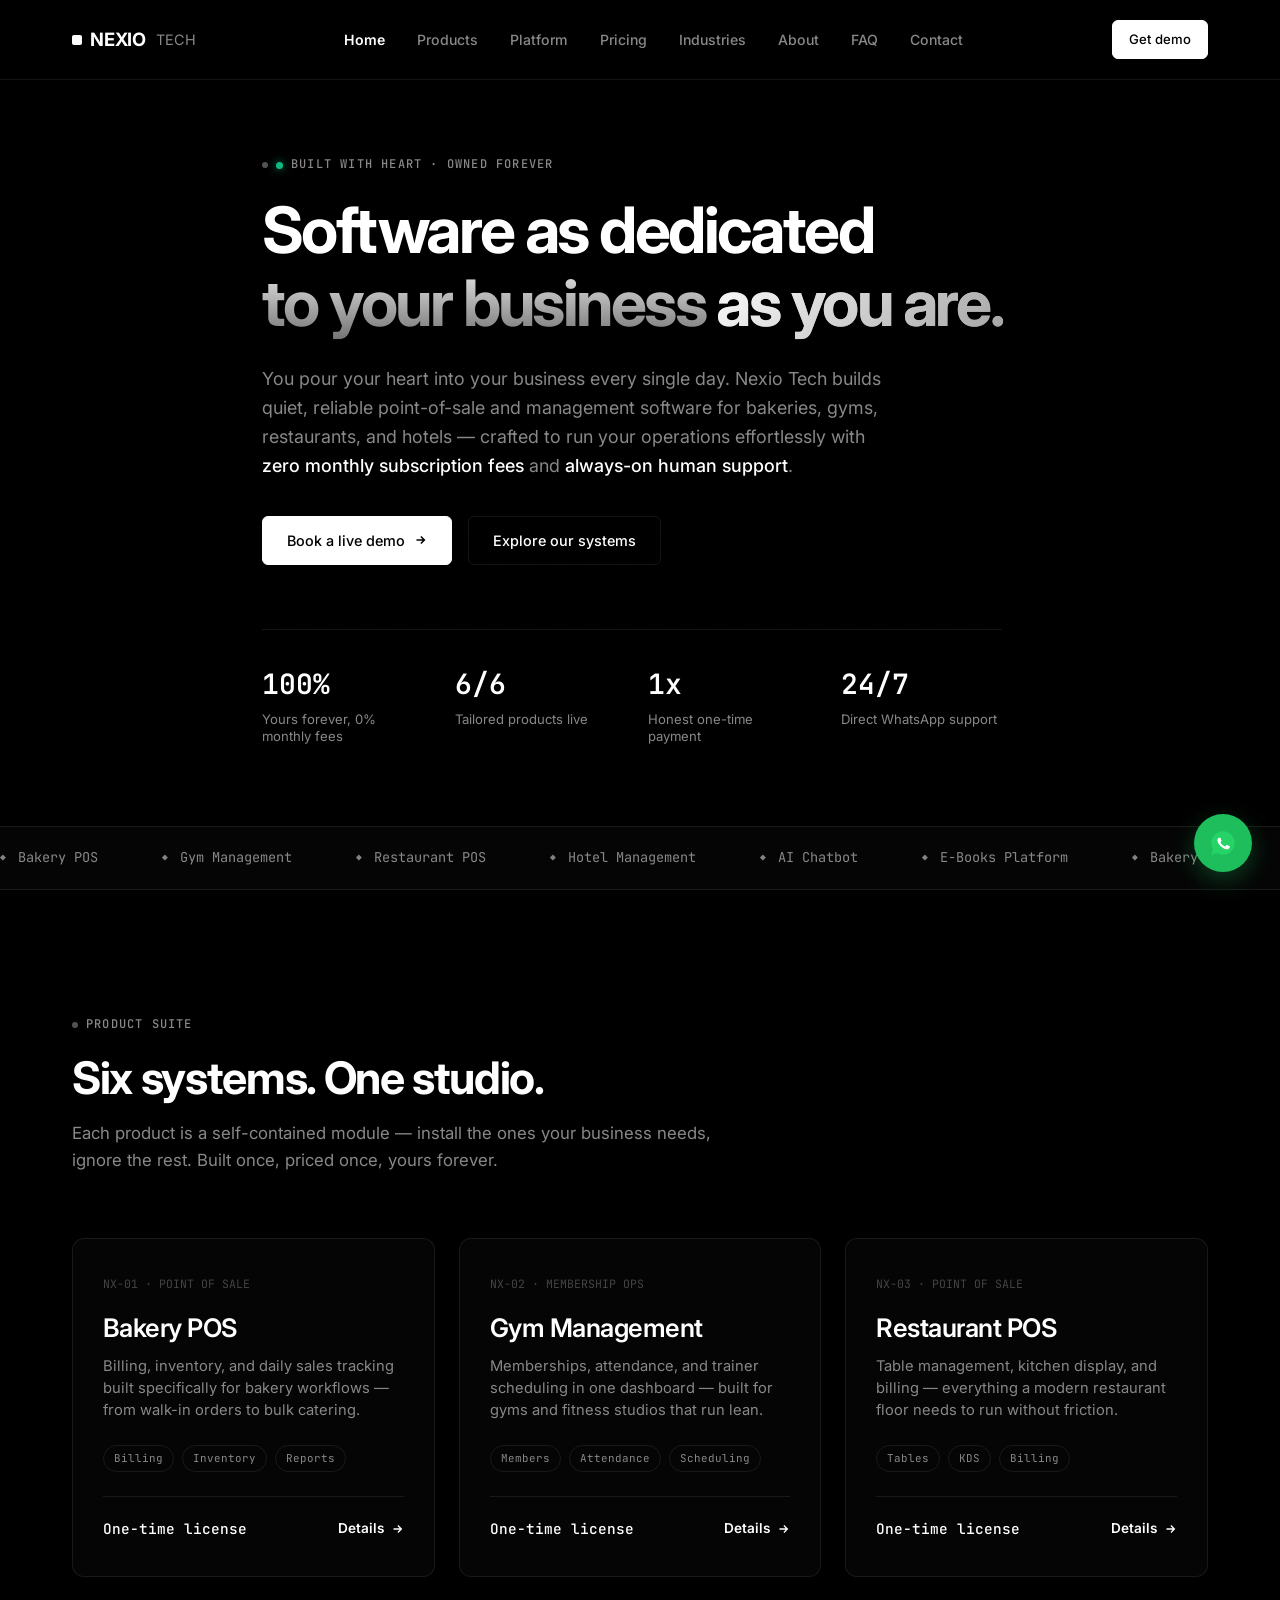
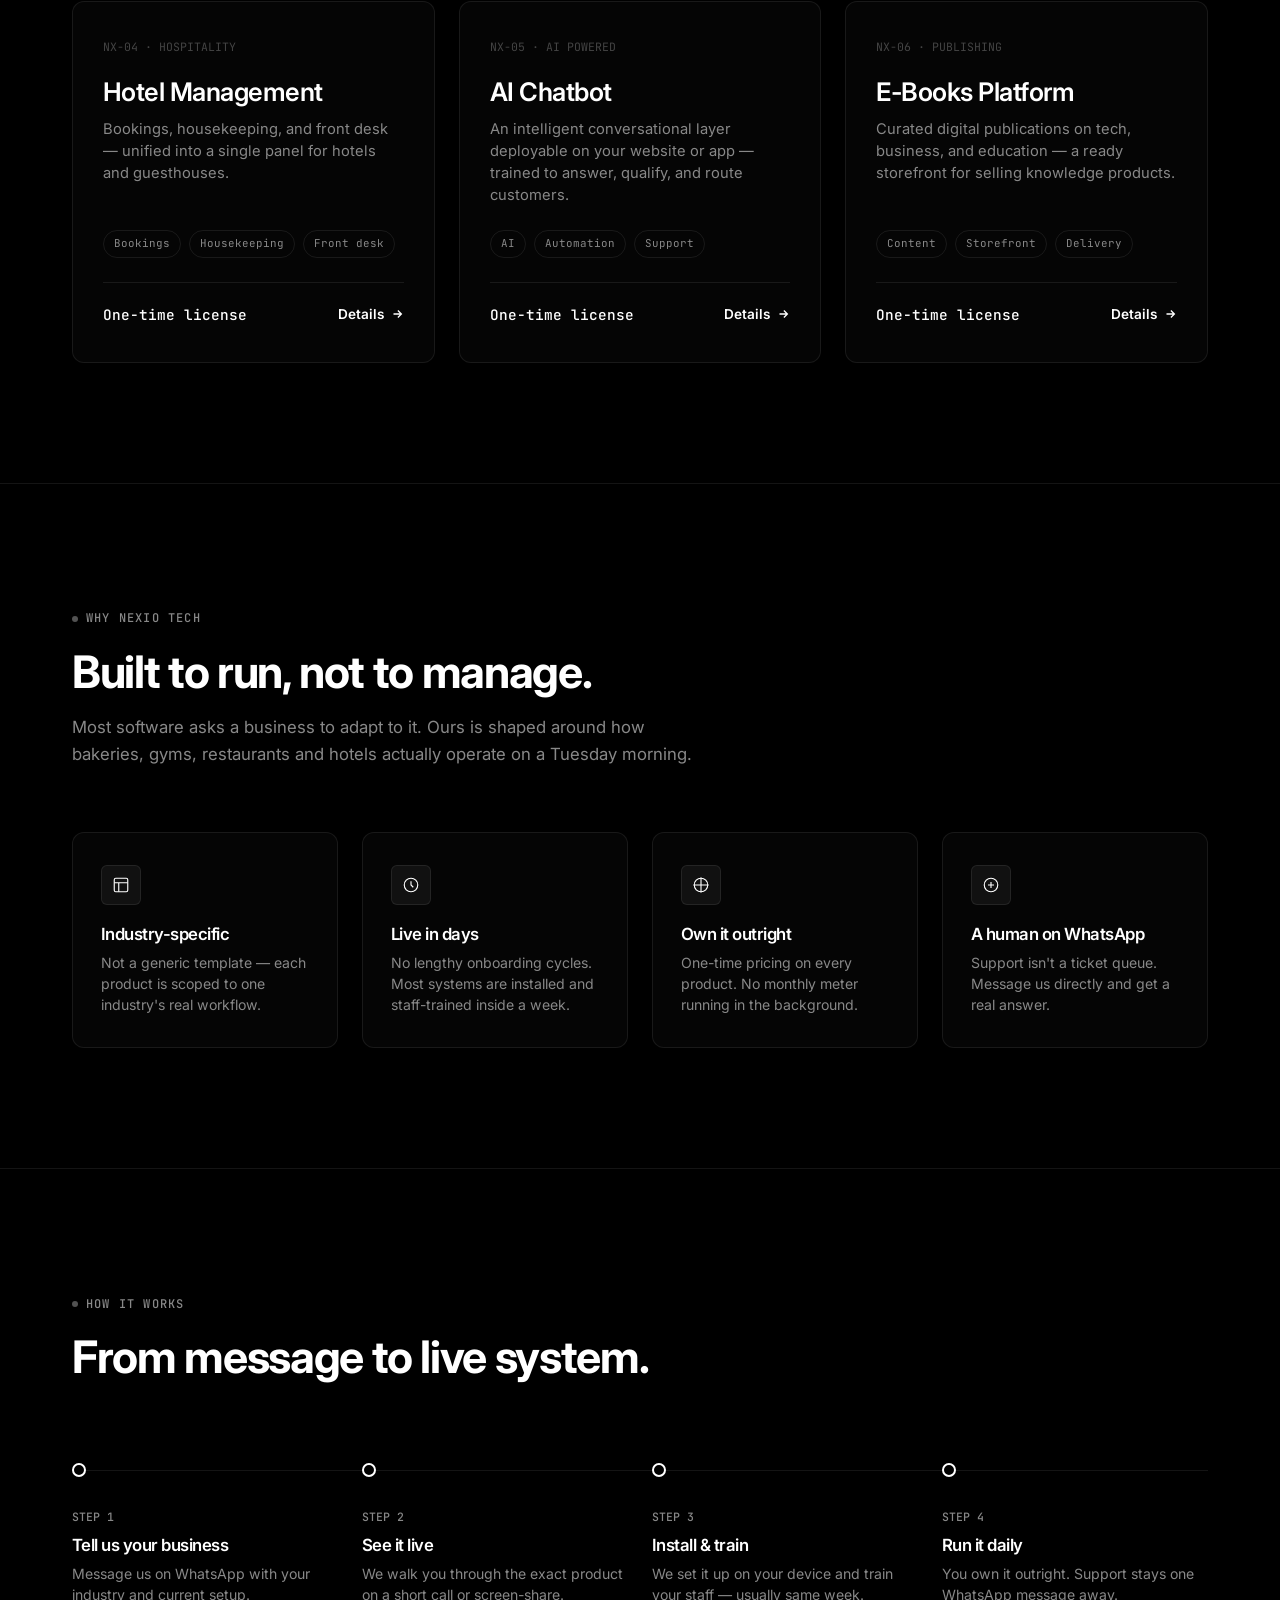
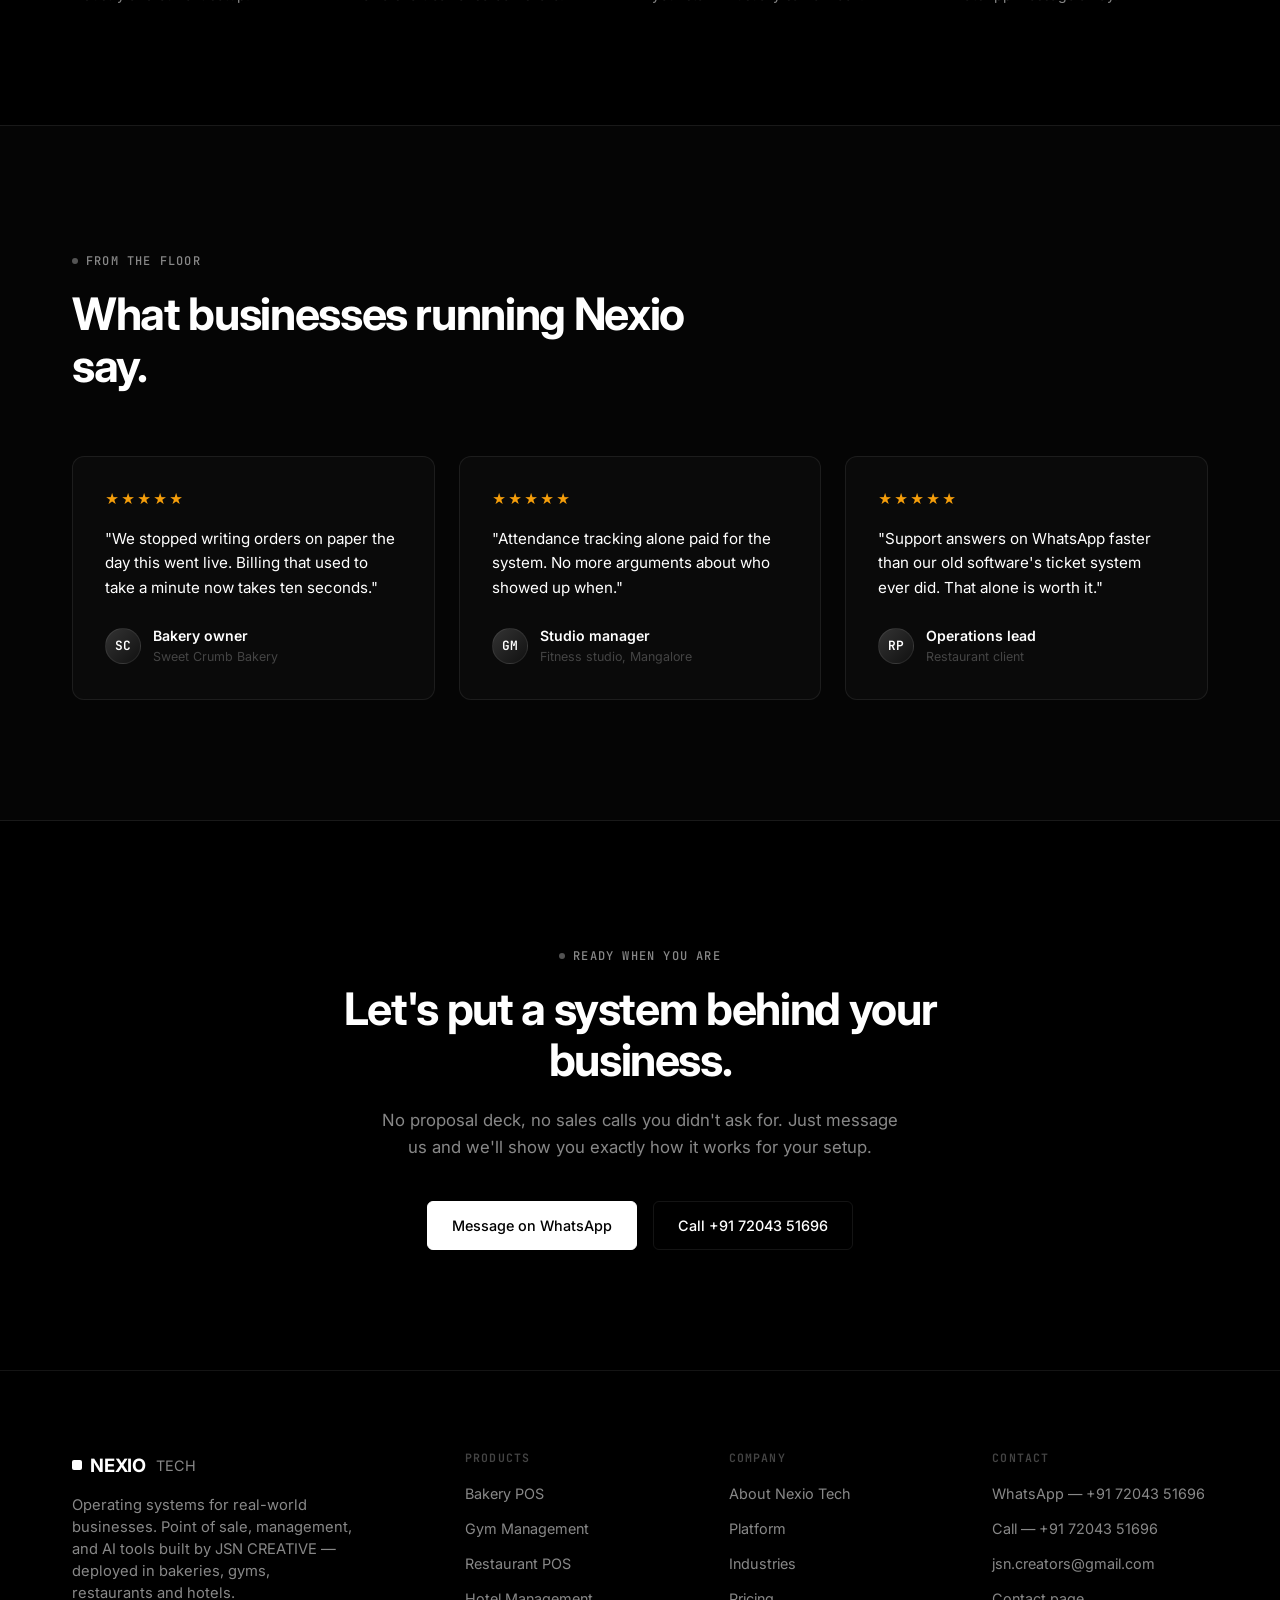
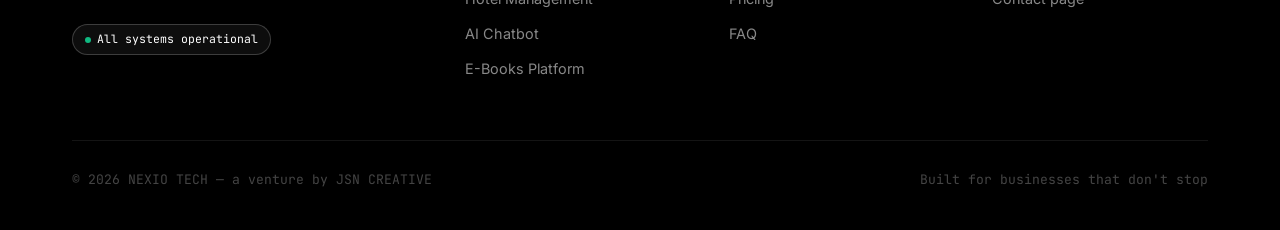
==== commit 5bc76683: "Add custom MarkdownRenderer component to strip raw markdown hashes and format text cleanly" ====
--- a/index.html
+++ b/index.html
@@ -34,18 +34,33 @@
 <section class="hero">
   <canvas id="hero-canvas" class="hero-canvas"></canvas>
   <div class="wrap hero-inner">
-    <div class="eyebrow">Systems online · 6 products deployed</div>
-    <h1>The operating layer<br>behind real <span class="accent">businesses.</span></h1>
-    <p class="hero-sub">Nexio Tech builds point-of-sale, management, and AI software for bakeries, gyms, restaurants and hotels — engineered by JSN CREATIVE, running quietly in the background so you don't have to think about it.</p>
+    <div class="eyebrow"><span class="eyebrow-dot"></span> Built with heart · Owned forever</div>
+    <h1>Software as dedicated<br>to your business <span class="accent">as you are.</span></h1>
+    <p class="hero-sub">You pour your heart into your business every single day. Nexio Tech builds quiet, reliable point-of-sale and management software for bakeries, gyms, restaurants, and hotels — crafted to run your operations effortlessly with <strong>zero monthly subscription fees</strong> and <strong>always-on human support</strong>.</p>
     <div class="hero-actions">
-      <a href="https://wa.me/917204351696?text=Hi%20Nexio%20Tech%2C%20I%20want%20a%20demo%20of%20your%20products." target="_blank" rel="noopener" class="btn btn-primary">Book a live demo</a>
-      <a href="products.html" class="btn btn-ghost">View all products</a>
+      <a href="https://wa.me/917204351696?text=Hi%20Nexio%20Tech%2C%20I%20want%20a%20demo%20of%20your%20products." target="_blank" rel="noopener" class="btn btn-primary">
+        Book a live demo
+        <svg viewBox="0 0 16 16" fill="none" stroke="currentColor" stroke-width="1.75" width="14" height="14"><path d="M4 8h8M9 4l4 4-4 4"/></svg>
+      </a>
+      <a href="products.html" class="btn btn-ghost">Explore our systems</a>
     </div>
     <div class="hero-stats">
-      <div class="hero-stat"><div class="num"><span>6</span>/6</div><div class="label">Products live</div></div>
-      <div class="hero-stat"><div class="num">1x</div><div class="label">Payment, lifetime access</div></div>
-      <div class="hero-stat"><div class="num">0</div><div class="label">Recurring fees</div></div>
-      <div class="hero-stat"><div class="num">24/7</div><div class="label">WhatsApp support</div></div>
+      <div class="hero-stat">
+        <div class="num">100%</div>
+        <div class="label">Yours forever, 0% monthly fees</div>
+      </div>
+      <div class="hero-stat">
+        <div class="num">6/6</div>
+        <div class="label">Tailored products live</div>
+      </div>
+      <div class="hero-stat">
+        <div class="num">1x</div>
+        <div class="label">Honest one-time payment</div>
+      </div>
+      <div class="hero-stat">
+        <div class="num">24/7</div>
+        <div class="label">Direct WhatsApp support</div>
+      </div>
     </div>
   </div>
 </section>
--- a/css/home.css
+++ b/css/home.css
@@ -4,10 +4,11 @@
 
 /* Hero */
 .hero {
-  padding: calc(var(--nav-h) + 120px) 0 110px;
+  padding: calc(var(--nav-h) + 70px) 0 80px;
   position: relative;
   overflow: hidden;
-  min-height: 88vh;
+  min-height: calc(100vh - var(--nav-h));
+  min-height: calc(100dvh - var(--nav-h));
   display: flex;
   align-items: center;
   background: #000000;
@@ -17,35 +18,47 @@
   opacity: 0.8;
   pointer-events: none;
 }
-.hero-inner { position: relative; z-index: 2; max-width: 780px; }
+.hero-inner { position: relative; z-index: 2; max-width: 820px; margin: 0 auto; width: 100%; }
 .hero h1 {
   margin-bottom: 24px;
+  font-size: clamp(2.3rem, 5.2vw, 4rem);
   letter-spacing: -0.04em;
+  line-height: 1.15;
   background: linear-gradient(180deg, #ffffff 40%, rgba(255, 255, 255, 0.45) 100%);
   -webkit-background-clip: text;
+  background-clip: text;
   -webkit-text-fill-color: transparent;
 }
 .hero h1 .accent {
   background: linear-gradient(135deg, #ffffff 0%, #a3a3a3 100%);
   -webkit-background-clip: text;
+  background-clip: text;
   -webkit-text-fill-color: transparent;
 }
-.hero-sub { font-size: 1.12rem; max-width: 600px; margin-bottom: 40px; color: var(--text-dim); line-height: 1.62; }
+.hero-sub { font-size: 1.12rem; max-width: 640px; margin-bottom: 36px; color: var(--text-dim); line-height: 1.62; }
+.hero-sub strong { color: #ffffff; font-weight: 500; }
+
+.eyebrow-dot {
+  width: 7px; height: 7px; background: #10B981; border-radius: 50%;
+  box-shadow: 0 0 8px rgba(16, 185, 129, 0.8); display: inline-block; flex-shrink: 0;
+}
+
 .hero-actions { display: flex; gap: 16px; align-items: center; flex-wrap: wrap; }
 
 .hero-stats {
-  display: flex; gap: 48px;
-  margin-top: 72px;
+  display: grid;
+  grid-template-columns: repeat(4, 1fr);
+  gap: 32px;
+  margin-top: 64px;
   padding-top: 32px;
   border-top: 1px solid var(--line);
-  max-width: 640px;
+  max-width: 740px;
 }
 .hero-stat .num {
-  font-family: var(--font-mono); font-size: 1.8rem; font-weight: 600; color: var(--text);
+  font-family: var(--font-mono); font-size: 1.75rem; font-weight: 600; color: #ffffff;
   display: flex; align-items: baseline; gap: 2px;
 }
-.hero-stat .num span { color: #ffffff; }
-.hero-stat .label { font-size: 0.82rem; color: var(--text-dim); margin-top: 4px; }
+.hero-stat .label { font-size: 0.82rem; color: var(--text-dim); margin-top: 4px; line-height: 1.35; }
 
 /* Marquee strip */
 .marquee-strip {
@@ -171,5 +184,20 @@
   .process-line { display: none; }
   .process-step { padding-top: 0; }
   .process-dot { position: static; margin-bottom: 16px; }
-  .hero-stats { flex-wrap: wrap; gap: 32px; }
-}
+  .hero-stats { grid-template-columns: repeat(2, 1fr); gap: 24px 20px; margin-top: 48px; padding-top: 28px; }
+  .hero-inner { padding: 0 20px; }
+  .hero { padding-top: calc(var(--nav-h) + 40px); padding-bottom: 60px; min-height: auto; }
+}
+
+@media (max-width: 540px) {
+  .hero { padding-top: calc(var(--nav-h) + 24px); padding-bottom: 48px; min-height: auto; }
+  .hero-inner { padding: 0 16px; }
+  .hero h1 { font-size: clamp(2rem, 7.8vw, 2.6rem); margin-bottom: 18px; }
+  .hero-sub { font-size: 0.98rem; line-height: 1.58; margin-bottom: 28px; }
+  .hero-actions { flex-direction: column; width: 100%; align-items: stretch; gap: 12px; }
+  .hero-actions .btn { width: 100%; justify-content: center; text-align: center; padding: 14px 20px; font-size: 0.95rem; }
+  .hero-stats { grid-template-columns: repeat(2, 1fr); gap: 20px 14px; margin-top: 40px; padding-top: 24px; }
+  .hero-stat .num { font-size: 1.45rem; }
+  .hero-stat .label { font-size: 0.78rem; }
+}
+
